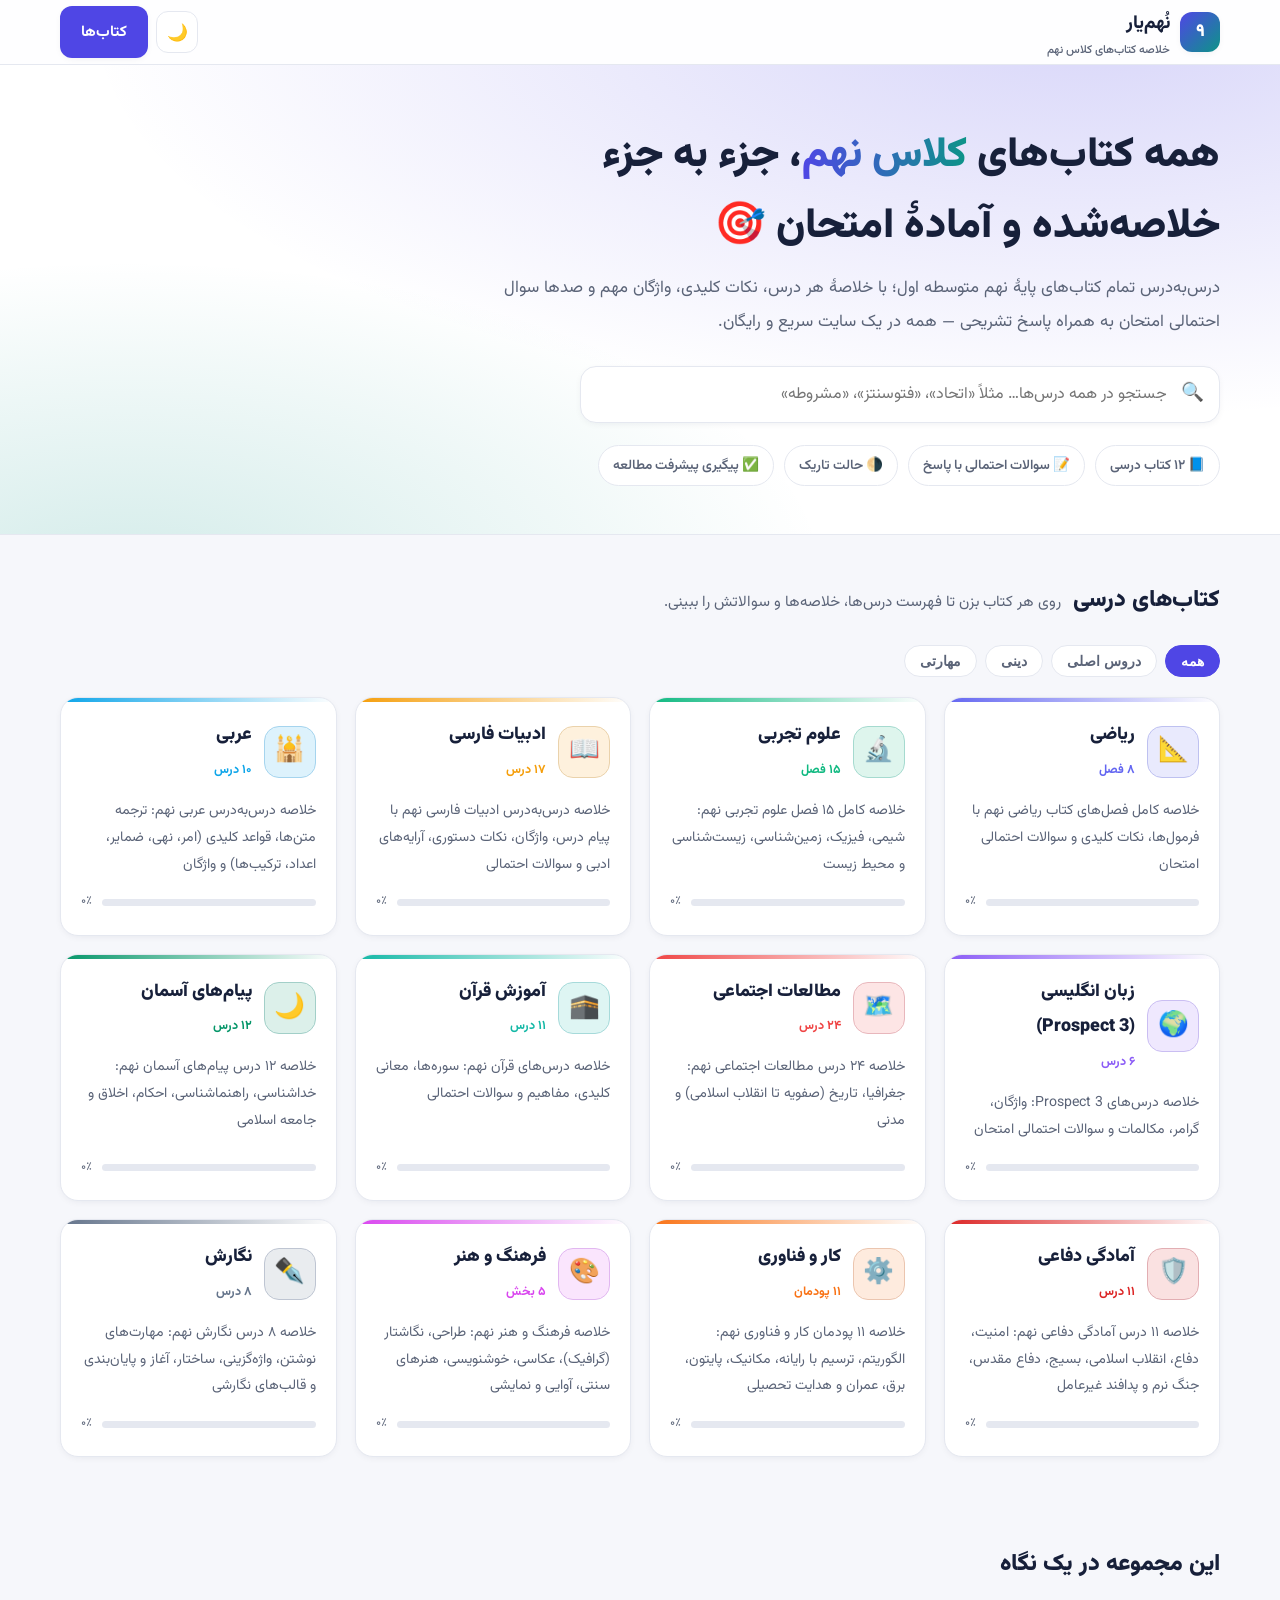
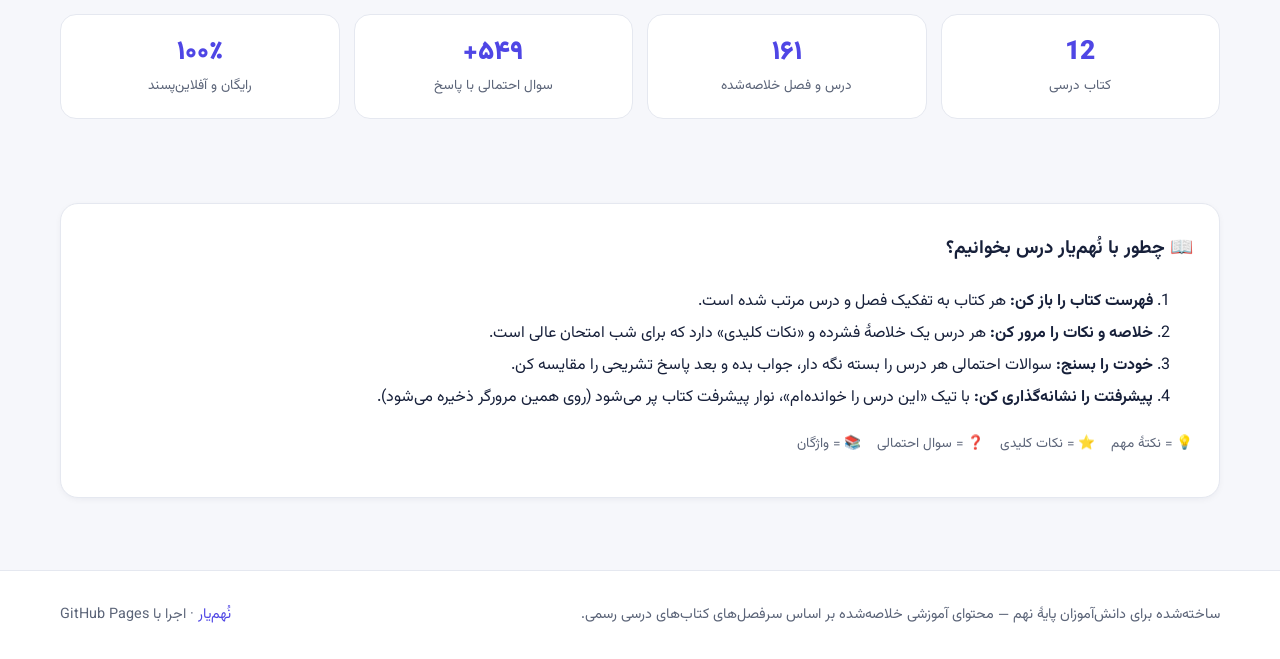
==== index.html @ f3aadf69 "نُهم‌یار: خلاصه جامع کتاب‌های نهم + سوالات احتمالی + سایت GitHub Pages Co-authored-by: arena-agent <" ====
<!DOCTYPE html>
<html lang="fa" dir="rtl" data-theme="light">
<head>
  <meta charset="UTF-8">
  <meta name="viewport" content="width=device-width, initial-scale=1.0">
  <title>نُهم‌یار | خلاصه جامع کتاب‌های کلاس نهم + سوالات احتمالی</title>
  <meta name="description" content="خلاصه درس‌به‌درس تمام کتاب‌های پایه نهم متوسطه اول به همراه نکات کلیدی و سوالات احتمالی امتحان با پاسخ تشریحی؛ رایگان و قابل استفاده در موبایل و کامپیوتر.">
  <link rel="icon" href="data:image/svg+xml,<svg xmlns='http://www.w3.org/2000/svg' viewBox='0 0 100 100'><rect width='100' height='100' rx='24' fill='%234f46e5'/><text x='50' y='68' font-size='52' text-anchor='middle' fill='white' font-family='sans-serif' font-weight='bold'>۹</text></svg>">
  <link rel="preconnect" href="https://fonts.googleapis.com">
  <link rel="preconnect" href="https://fonts.gstatic.com" crossorigin>
  <link href="https://fonts.googleapis.com/css2?family=Vazirmatn:wght@300;400;500;700;800;900&display=swap" rel="stylesheet">
  <link rel="stylesheet" href="assets/css/style.css">
</head>
<body>

  <header class="site-header">
    <div class="header-inner">
      <a class="brand" href="index.html">
        <span class="brand-logo">۹</span>
        <span>نُهم‌یار<small>خلاصه کتاب‌های کلاس نهم</small></span>
      </a>
      <div class="header-actions">
        <button class="icon-btn" id="themeToggle" type="button" aria-label="تغییر تم">🌙</button>
        <a class="btn btn-primary" href="#books">کتاب‌ها</a>
      </div>
    </div>
  </header>

  <section class="hero">
    <div class="hero-inner">
      <h1>همه کتاب‌های <span class="grad">کلاس نهم</span>، جزء به جزء<br>خلاصه‌شده و آمادهٔ امتحان 🎯</h1>
      <p class="lead">
        درس‌به‌درس تمام کتاب‌های پایهٔ نهم متوسطه اول؛ با خلاصهٔ هر درس، نکات کلیدی،
        واژگان مهم و صدها سوال احتمالی امتحان به همراه پاسخ تشریحی — همه در یک سایت سریع و رایگان.
      </p>
      <div class="search-box">
        <span class="search-ico">🔍</span>
        <input type="search" id="globalSearch" placeholder="جستجو در همه درس‌ها… مثلاً «اتحاد»، «فتوسنتز»، «مشروطه»" autocomplete="off">
        <div class="search-results" id="globalSearchResults"></div>
      </div>
      <div class="hero-badges">
        <span class="badge">📘 ۱۲ کتاب درسی</span>
        <span class="badge">📝 سوالات احتمالی با پاسخ</span>
        <span class="badge">🌗 حالت تاریک</span>
        <span class="badge">✅ پیگیری پیشرفت مطالعه</span>
      </div>
    </div>
  </section>

  <section class="section" id="books">
    <div class="section-head">
      <h2>کتاب‌های درسی</h2>
      <p>روی هر کتاب بزن تا فهرست درس‌ها، خلاصه‌ها و سوالاتش را ببینی.</p>
    </div>
    <div class="chips" id="filterChips" style="margin-bottom:20px"></div>
    <div class="books-grid" id="booksGrid"></div>
  </section>

  <section class="section">
    <div class="section-head"><h2>این مجموعه در یک نگاه</h2></div>
    <div class="stat-row" id="statsRow"></div>
  </section>

  <section class="section">
    <div class="about-card">
      <h3>📖 چطور با نُهم‌یار درس بخوانیم؟</h3>
      <ol>
        <li><b>فهرست کتاب را باز کن:</b> هر کتاب به تفکیک فصل و درس مرتب شده است.</li>
        <li><b>خلاصه و نکات را مرور کن:</b> هر درس یک خلاصهٔ فشرده و «نکات کلیدی» دارد که برای شب امتحان عالی است.</li>
        <li><b>خودت را بسنج:</b> سوالات احتمالی هر درس را بسته نگه دار، جواب بده و بعد پاسخ تشریحی را مقایسه کن.</li>
        <li><b>پیشرفتت را نشانه‌گذاری کن:</b> با تیک «این درس را خوانده‌ام»، نوار پیشرفت کتاب پر می‌شود (روی همین مرورگر ذخیره می‌شود).</li>
      </ol>
      <p class="legend" style="margin-top:14px">
        <span>💡 = نکتهٔ مهم</span><span>⭐ = نکات کلیدی</span><span>❓ = سوال احتمالی</span><span>📚 = واژگان</span>
      </p>
    </div>
  </section>

  <footer class="site-footer">
    <div class="footer-inner">
      <div>ساخته‌شده برای دانش‌آموزان پایهٔ نهم — محتوای آموزشی خلاصه‌شده بر اساس سرفصل‌های کتاب‌های درسی رسمی.</div>
      <div><a href="index.html">نُهم‌یار</a> · اجرا با GitHub Pages</div>
    </div>
  </footer>

  <button class="back-top" id="backTop" type="button" aria-label="بازگشت به بالا">▲</button>

  <script src="assets/js/meta.js"></script>
  <script src="assets/js/data/math.js"></script>
  <script src="assets/js/data/science.js"></script>
  <script src="assets/js/data/farsi.js"></script>
  <script src="assets/js/data/arabi.js"></script>
  <script src="assets/js/data/english.js"></script>
  <script src="assets/js/data/social.js"></script>
  <script src="assets/js/data/quran.js"></script>
  <script src="assets/js/data/payam.js"></script>
  <script src="assets/js/data/defa.js"></script>
  <script src="assets/js/data/tech.js"></script>
  <script src="assets/js/data/honar.js"></script>
  <script src="assets/js/data/negaresh.js"></script>
  <script src="assets/js/app.js"></script>
</body>
</html>
---- assets/css/style.css ----
/* ===== نُهم‌یار | استایل کلی ===== */
:root {
  --bg: #f6f7fb;
  --bg-soft: #ffffff;
  --bg-raised: #ffffff;
  --text: #17203a;
  --text-soft: #5b6478;
  --primary: #4f46e5;
  --primary-soft: #eef2ff;
  --accent: #0d9488;
  --accent-soft: #ccfbf1;
  --warn: #d97706;
  --danger: #dc2626;
  --border: #e5e8f0;
  --shadow: 0 10px 30px -12px rgba(23, 32, 58, 0.14);
  --shadow-sm: 0 2px 10px -4px rgba(23, 32, 58, 0.12);
  --radius: 18px;
  --radius-sm: 12px;
  --font: "Vazirmatn", "Segoe UI", Tahoma, sans-serif;
  --header-h: 64px;
}
html[data-theme="dark"] {
  --bg: #0f1422;
  --bg-soft: #171d2f;
  --bg-raised: #1c2438;
  --text: #e8ecf6;
  --text-soft: #9aa5bd;
  --primary: #818cf8;
  --primary-soft: #232a4d;
  --accent: #2dd4bf;
  --accent-soft: #12352f;
  --warn: #fbbf24;
  --danger: #f87171;
  --border: #2a3350;
  --shadow: 0 10px 30px -12px rgba(0, 0, 0, 0.5);
  --shadow-sm: 0 2px 10px -4px rgba(0, 0, 0, 0.4);
}

* { box-sizing: border-box; }
html { scroll-behavior: smooth; }
body {
  margin: 0;
  font-family: var(--font);
  background: var(--bg);
  color: var(--text);
  line-height: 2;
  -webkit-font-smoothing: antialiased;
}
a { color: var(--primary); text-decoration: none; }
a:hover { text-decoration: underline; }
img { max-width: 100%; }
::selection { background: var(--primary); color: #fff; }

/* ===== هدر ===== */
.site-header {
  position: sticky; top: 0; z-index: 50;
  background: color-mix(in srgb, var(--bg-soft) 85%, transparent);
  backdrop-filter: blur(14px);
  border-bottom: 1px solid var(--border);
}
.header-inner {
  max-width: 1200px; margin: 0 auto; padding: 0 20px;
  height: var(--header-h); display: flex; align-items: center; gap: 14px;
}
.brand { display: flex; align-items: center; gap: 10px; color: var(--text); font-weight: 800; font-size: 1.15rem; }
.brand:hover { text-decoration: none; }
.brand-logo {
  width: 40px; height: 40px; border-radius: 12px; flex: none;
  background: linear-gradient(135deg, var(--primary), var(--accent));
  color: #fff; display: grid; place-items: center; font-size: 1.1rem; font-weight: 900;
  box-shadow: var(--shadow-sm);
}
.brand small { display: block; font-size: 0.72rem; color: var(--text-soft); font-weight: 500; line-height: 1.4; }
.header-actions { margin-inline-start: auto; display: flex; gap: 8px; align-items: center; }

.icon-btn {
  width: 42px; height: 42px; border-radius: 12px; border: 1px solid var(--border);
  background: var(--bg-soft); color: var(--text); cursor: pointer; font-size: 1.05rem;
  display: grid; place-items: center; transition: 0.2s;
}
.icon-btn:hover { border-color: var(--primary); color: var(--primary); transform: translateY(-1px); }

/* ===== دکمه‌ها ===== */
.btn {
  display: inline-flex; align-items: center; gap: 8px; justify-content: center;
  padding: 10px 20px; border-radius: 12px; border: 1px solid transparent;
  font-family: var(--font); font-size: 0.95rem; font-weight: 700; cursor: pointer; transition: 0.2s;
}
.btn-primary { background: var(--primary); color: #fff; box-shadow: var(--shadow-sm); }
.btn-primary:hover { filter: brightness(1.08); text-decoration: none; transform: translateY(-1px); }
.btn-ghost { background: transparent; border-color: var(--border); color: var(--text); }
.btn-ghost:hover { border-color: var(--primary); color: var(--primary); text-decoration: none; }
.btn-soft { background: var(--primary-soft); color: var(--primary); }
.btn-soft:hover { text-decoration: none; filter: brightness(0.97); }

/* ===== هیرو ===== */
.hero {
  position: relative; overflow: hidden;
  background:
    radial-gradient(1000px 400px at 85% -10%, color-mix(in srgb, var(--primary) 22%, transparent), transparent),
    radial-gradient(700px 320px at 10% 110%, color-mix(in srgb, var(--accent) 18%, transparent), transparent),
    var(--bg-soft);
  border-bottom: 1px solid var(--border);
}
.hero-inner { max-width: 1200px; margin: 0 auto; padding: 56px 20px 48px; }
.hero h1 { font-size: clamp(1.7rem, 4vw, 2.6rem); line-height: 1.7; margin: 0 0 10px; font-weight: 900; }
.hero h1 .grad {
  background: linear-gradient(90deg, var(--primary), var(--accent));
  -webkit-background-clip: text; background-clip: text; color: transparent;
}
.hero p.lead { color: var(--text-soft); font-size: 1.05rem; max-width: 720px; margin: 0 0 26px; }
.hero-badges { display: flex; flex-wrap: wrap; gap: 10px; margin-top: 22px; }
.badge {
  display: inline-flex; align-items: center; gap: 6px; padding: 6px 14px;
  border-radius: 999px; background: var(--bg-raised); border: 1px solid var(--border);
  font-size: 0.85rem; color: var(--text-soft); font-weight: 600;
}

/* ===== جستجو ===== */
.search-box { position: relative; max-width: 640px; }
.search-box input {
  width: 100%; padding: 15px 52px 15px 18px; border-radius: 16px;
  border: 1.5px solid var(--border); background: var(--bg-raised); color: var(--text);
  font-family: var(--font); font-size: 1rem; outline: none; box-shadow: var(--shadow-sm);
  transition: 0.2s;
}
.search-box input:focus { border-color: var(--primary); box-shadow: 0 0 0 4px color-mix(in srgb, var(--primary) 18%, transparent); }
.search-box .search-ico {
  position: absolute; inset-inline-start: 16px; top: 50%; transform: translateY(-50%);
  color: var(--text-soft); pointer-events: none; font-size: 1.15rem;
}
.search-results {
  position: absolute; top: calc(100% + 8px); inset-inline: 0; z-index: 60;
  background: var(--bg-raised); border: 1px solid var(--border); border-radius: 16px;
  box-shadow: var(--shadow); max-height: 420px; overflow: auto; display: none;
}
.search-results.open { display: block; }
.sr-item { padding: 12px 16px; border-bottom: 1px solid var(--border); cursor: pointer; }
.sr-item:last-child { border-bottom: 0; }
.sr-item:hover { background: var(--primary-soft); }
.sr-item .t { font-weight: 700; font-size: 0.95rem; }
.sr-item .s { color: var(--text-soft); font-size: 0.82rem; line-height: 1.8; }
.sr-item mark { background: color-mix(in srgb, var(--accent) 30%, transparent); color: inherit; border-radius: 4px; padding: 0 2px; }
.sr-empty { padding: 18px; text-align: center; color: var(--text-soft); }

/* ===== بخش‌ها ===== */
.section { max-width: 1200px; margin: 0 auto; padding: 42px 20px; }
.section-head { display: flex; align-items: baseline; gap: 12px; margin-bottom: 22px; flex-wrap: wrap; }
.section-head h2 { margin: 0; font-size: 1.45rem; font-weight: 900; }
.section-head p { margin: 0; color: var(--text-soft); font-size: 0.95rem; }

/* ===== کارت کتاب‌ها ===== */
.books-grid {
  display: grid; gap: 18px;
  grid-template-columns: repeat(auto-fill, minmax(270px, 1fr));
}
.book-card {
  position: relative; display: flex; flex-direction: column; gap: 12px;
  background: var(--bg-raised); border: 1px solid var(--border); border-radius: var(--radius);
  padding: 20px; box-shadow: var(--shadow-sm); transition: 0.22s; color: var(--text);
  overflow: hidden;
}
.book-card:hover { transform: translateY(-4px); box-shadow: var(--shadow); text-decoration: none; border-color: color-mix(in srgb, var(--c, var(--primary)) 45%, var(--border)); }
.book-card::before {
  content: ""; position: absolute; inset: 0 0 auto 0; height: 4px;
  background: linear-gradient(90deg, var(--c, var(--primary)), transparent);
}
.bc-top { display: flex; align-items: center; gap: 12px; }
.bc-icon {
  width: 52px; height: 52px; border-radius: 15px; flex: none; display: grid; place-items: center;
  font-size: 1.55rem; background: color-mix(in srgb, var(--c, var(--primary)) 14%, var(--bg-soft));
  border: 1px solid color-mix(in srgb, var(--c, var(--primary)) 30%, var(--border));
}
.bc-title { font-weight: 900; font-size: 1.12rem; }
.bc-tag { display: inline-block; font-size: 0.78rem; color: var(--c, var(--primary)); font-weight: 700; }
.bc-desc { color: var(--text-soft); font-size: 0.88rem; line-height: 1.9; margin: 0; flex: 1; }
.bc-foot { display: flex; align-items: center; justify-content: space-between; gap: 10px; }
.progress { flex: 1; height: 7px; border-radius: 99px; background: var(--border); overflow: hidden; }
.progress i { display: block; height: 100%; width: 0; border-radius: 99px; background: var(--c, var(--primary)); transition: width 0.4s; }
.progress-label { font-size: 0.76rem; color: var(--text-soft); white-space: nowrap; }

/* ===== صفحه کتاب ===== */
.book-hero {
  background:
    radial-gradient(900px 300px at 90% -20%, color-mix(in srgb, var(--c, var(--primary)) 22%, transparent), transparent),
    var(--bg-soft);
  border-bottom: 1px solid var(--border);
}
.book-hero-inner { max-width: 1200px; margin: 0 auto; padding: 36px 20px; display: flex; gap: 20px; align-items: center; flex-wrap: wrap; }
.book-hero .bc-icon { width: 74px; height: 74px; font-size: 2.1rem; border-radius: 20px; }
.book-hero h1 { margin: 0; font-size: 1.9rem; font-weight: 900; }
.book-hero .sub { color: var(--text-soft); margin: 4px 0 0; }
.breadcrumb { font-size: 0.85rem; color: var(--text-soft); margin-bottom: 8px; }
.breadcrumb a { color: var(--text-soft); }
.book-progress-wrap { min-width: 220px; flex: 1; max-width: 380px; }

.book-layout {
  max-width: 1200px; margin: 0 auto; padding: 30px 20px 70px;
  display: grid; grid-template-columns: 290px 1fr; gap: 26px; align-items: start;
}

/* سایدبار */
.toc {
  position: sticky; top: calc(var(--header-h) + 16px);
  background: var(--bg-raised); border: 1px solid var(--border); border-radius: var(--radius);
  padding: 16px; max-height: calc(100vh - var(--header-h) - 40px); overflow: auto;
}
.toc h3 { margin: 4px 8px 12px; font-size: 1rem; }
.toc-group { margin-bottom: 6px; }
.toc-group > .g-title {
  font-size: 0.83rem; font-weight: 800; color: var(--text-soft);
  padding: 8px 10px 4px; display: block;
}
.toc a {
  display: flex; align-items: center; gap: 8px; padding: 7px 10px; border-radius: 10px;
  color: var(--text-soft); font-size: 0.86rem; font-weight: 600; line-height: 1.7;
}
.toc a:hover { background: var(--primary-soft); color: var(--primary); text-decoration: none; }
.toc a.active { background: var(--primary); color: #fff; }
.toc a .done { color: var(--accent); font-size: 0.85rem; margin-inline-start: auto; }
.toc a.active .done { color: #fff; }

/* محتوای دروس */
.lessons { display: flex; flex-direction: column; gap: 18px; min-width: 0; }
.chapter-head {
  display: flex; align-items: center; gap: 12px; margin: 18px 4px 2px; scroll-margin-top: 90px;
}
.chapter-head h2 {
  margin: 0; font-size: 1.25rem; font-weight: 900;
}
.chapter-head .line { flex: 1; height: 2px; background: linear-gradient(90deg, var(--c, var(--primary)), transparent); border-radius: 99px; opacity: 0.5; }

.lesson-card {
  background: var(--bg-raised); border: 1px solid var(--border); border-radius: var(--radius);
  overflow: hidden; scroll-margin-top: 90px; box-shadow: var(--shadow-sm);
}
.lesson-card > summary {
  list-style: none; cursor: pointer; padding: 18px 22px; display: flex; align-items: center; gap: 12px;
  user-select: none;
}
.lesson-card > summary::-webkit-details-marker { display: none; }
.lesson-card > summary:hover { background: color-mix(in srgb, var(--primary) 5%, transparent); }
.lesson-num {
  width: 38px; height: 38px; border-radius: 11px; flex: none; display: grid; place-items: center;
  background: var(--primary-soft); color: var(--primary); font-weight: 900; font-size: 0.95rem;
}
.lesson-title { font-weight: 800; font-size: 1.02rem; flex: 1; }
.chev { color: var(--text-soft); transition: transform 0.25s; font-size: 0.85rem; }
.lesson-card[open] .chev { transform: rotate(180deg); }
.lesson-body { padding: 4px 22px 22px; border-top: 1px dashed var(--border); }

.mark-read {
  display: inline-flex; align-items: center; gap: 8px; cursor: pointer; user-select: none;
  font-size: 0.85rem; color: var(--text-soft); font-weight: 700;
  border: 1px solid var(--border); border-radius: 999px; padding: 6px 14px; transition: 0.2s;
}
.mark-read:hover { border-color: var(--accent); color: var(--accent); }
.mark-read input { accent-color: var(--accent); width: 16px; height: 16px; cursor: pointer; }
.mark-read.checked { background: var(--accent-soft); border-color: var(--accent); color: var(--accent); }

.lesson-summary { font-size: 0.98rem; }
.lesson-summary p { margin: 12px 0; }
.lesson-summary ul, .lesson-summary ol { padding-inline-start: 1.4em; margin: 10px 0; }
.lesson-summary li { margin: 6px 0; }
.lesson-summary b, .lesson-summary strong { color: var(--text); }
.lesson-summary .formula {
  display: inline-block; direction: ltr; background: var(--primary-soft); color: var(--primary);
  padding: 2px 12px; border-radius: 8px; font-family: "Segoe UI", Tahoma, sans-serif; font-weight: 700; margin: 2px 0;
  border: 1px solid color-mix(in srgb, var(--primary) 25%, transparent);
}
.lesson-summary .note {
  background: color-mix(in srgb, var(--accent) 10%, var(--bg-soft));
  border: 1px solid color-mix(in srgb, var(--accent) 35%, var(--border));
  border-radius: 12px; padding: 12px 16px; margin: 14px 0; font-size: 0.93rem;
}
.lesson-summary .note::before { content: "💡 نکته: "; font-weight: 800; color: var(--accent); }

.keypoints {
  margin: 16px 0; padding: 16px 18px; border-radius: 14px;
  background: color-mix(in srgb, var(--warn) 9%, var(--bg-soft));
  border: 1px solid color-mix(in srgb, var(--warn) 30%, var(--border));
}
.keypoints h4 { margin: 0 0 8px; font-size: 0.98rem; color: var(--warn); }
.keypoints ul { margin: 0; padding-inline-start: 1.3em; }
.keypoints li { margin: 5px 0; font-size: 0.93rem; }

.vocab-table { width: 100%; border-collapse: collapse; margin: 14px 0; font-size: 0.92rem; }
.vocab-table th, .vocab-table td { border: 1px solid var(--border); padding: 9px 12px; text-align: right; }
.vocab-table th { background: var(--primary-soft); color: var(--primary); font-size: 0.86rem; }
.vocab-table tr:nth-child(even) td { background: color-mix(in srgb, var(--text) 3%, transparent); }

.qa-block { margin-top: 18px; }
.qa-block h4 {
  margin: 0 0 10px; font-size: 1.02rem; display: flex; align-items: center; gap: 8px;
}
.qa-item {
  border: 1px solid var(--border); border-radius: 13px; margin: 9px 0; overflow: hidden;
  background: var(--bg-soft);
}
.qa-item summary {
  list-style: none; cursor: pointer; padding: 12px 16px; display: flex; gap: 10px; align-items: flex-start;
  font-size: 0.93rem; font-weight: 700;
}
.qa-item summary::-webkit-details-marker { display: none; }
.qa-item summary:hover { background: var(--primary-soft); }
.qa-item summary .q-ico {
  width: 26px; height: 26px; border-radius: 8px; flex: none; display: grid; place-items: center;
  background: var(--primary); color: #fff; font-size: 0.78rem; font-weight: 900; margin-top: 4px;
}
.qa-item .answer {
  padding: 4px 48px 14px 16px; color: var(--text-soft); font-size: 0.92rem;
  border-top: 1px dashed var(--border); line-height: 2.1;
}
.qa-item .answer strong { color: var(--accent); }

/* ===== فوتر ===== */
.site-footer {
  border-top: 1px solid var(--border); background: var(--bg-soft); margin-top: 30px;
}
.footer-inner {
  max-width: 1200px; margin: 0 auto; padding: 30px 20px; display: flex; gap: 18px;
  align-items: center; justify-content: space-between; flex-wrap: wrap; color: var(--text-soft); font-size: 0.9rem;
}

/* ===== سایر ===== */
.chips { display: flex; flex-wrap: wrap; gap: 8px; }
.chip {
  padding: 7px 15px; border-radius: 999px; border: 1px solid var(--border);
  background: var(--bg-raised); color: var(--text-soft); font-size: 0.86rem; font-weight: 700;
  cursor: pointer; transition: 0.2s;
}
.chip:hover, .chip.active { background: var(--primary); color: #fff; border-color: var(--primary); text-decoration: none; }

.stat-row { display: grid; grid-template-columns: repeat(auto-fit, minmax(150px, 1fr)); gap: 14px; margin-top: 26px; }
.stat {
  background: var(--bg-raised); border: 1px solid var(--border); border-radius: 16px;
  padding: 18px; text-align: center;
}
.stat .n { font-size: 1.65rem; font-weight: 900; color: var(--primary); line-height: 1.5; }
.stat .l { color: var(--text-soft); font-size: 0.85rem; }

.about-card {
  background: var(--bg-raised); border: 1px solid var(--border); border-radius: var(--radius);
  padding: 26px; box-shadow: var(--shadow-sm);
}
.about-card h3 { margin-top: 0; }

.legend { display: flex; gap: 16px; flex-wrap: wrap; color: var(--text-soft); font-size: 0.85rem; }

.back-top {
  position: fixed; bottom: 22px; inset-inline-start: 22px; z-index: 40; width: 46px; height: 46px;
  border-radius: 14px; border: 1px solid var(--border); background: var(--bg-raised); color: var(--primary);
  font-size: 1.15rem; cursor: pointer; box-shadow: var(--shadow); display: none;
}
.back-top.show { display: grid; place-items: center; }

/* ===== ریسپانسیو ===== */
@media (max-width: 980px) {
  .book-layout { grid-template-columns: 1fr; }
  .toc { position: static; max-height: none; }
}
@media (max-width: 640px) {
  .hero-inner { padding: 38px 16px 34px; }
  .header-inner { padding: 0 14px; }
  .section { padding: 30px 14px; }
  .lesson-body { padding: 4px 14px 18px; }
  .lesson-card > summary { padding: 15px 14px; }
  .qa-item .answer { padding: 4px 14px 12px; }
}

/* ===== چاپ ===== */
@media print {
  .site-header, .toc, .back-top, .site-footer, .header-actions, .mark-read { display: none !important; }
  .book-layout { display: block; }
  .lesson-card > summary { list-style: none; }
  .lesson-card { box-shadow: none; break-inside: avoid; }
  .qa-item[open] .answer, .qa-item .answer { display: block !important; }
  body { background: #fff; }
}
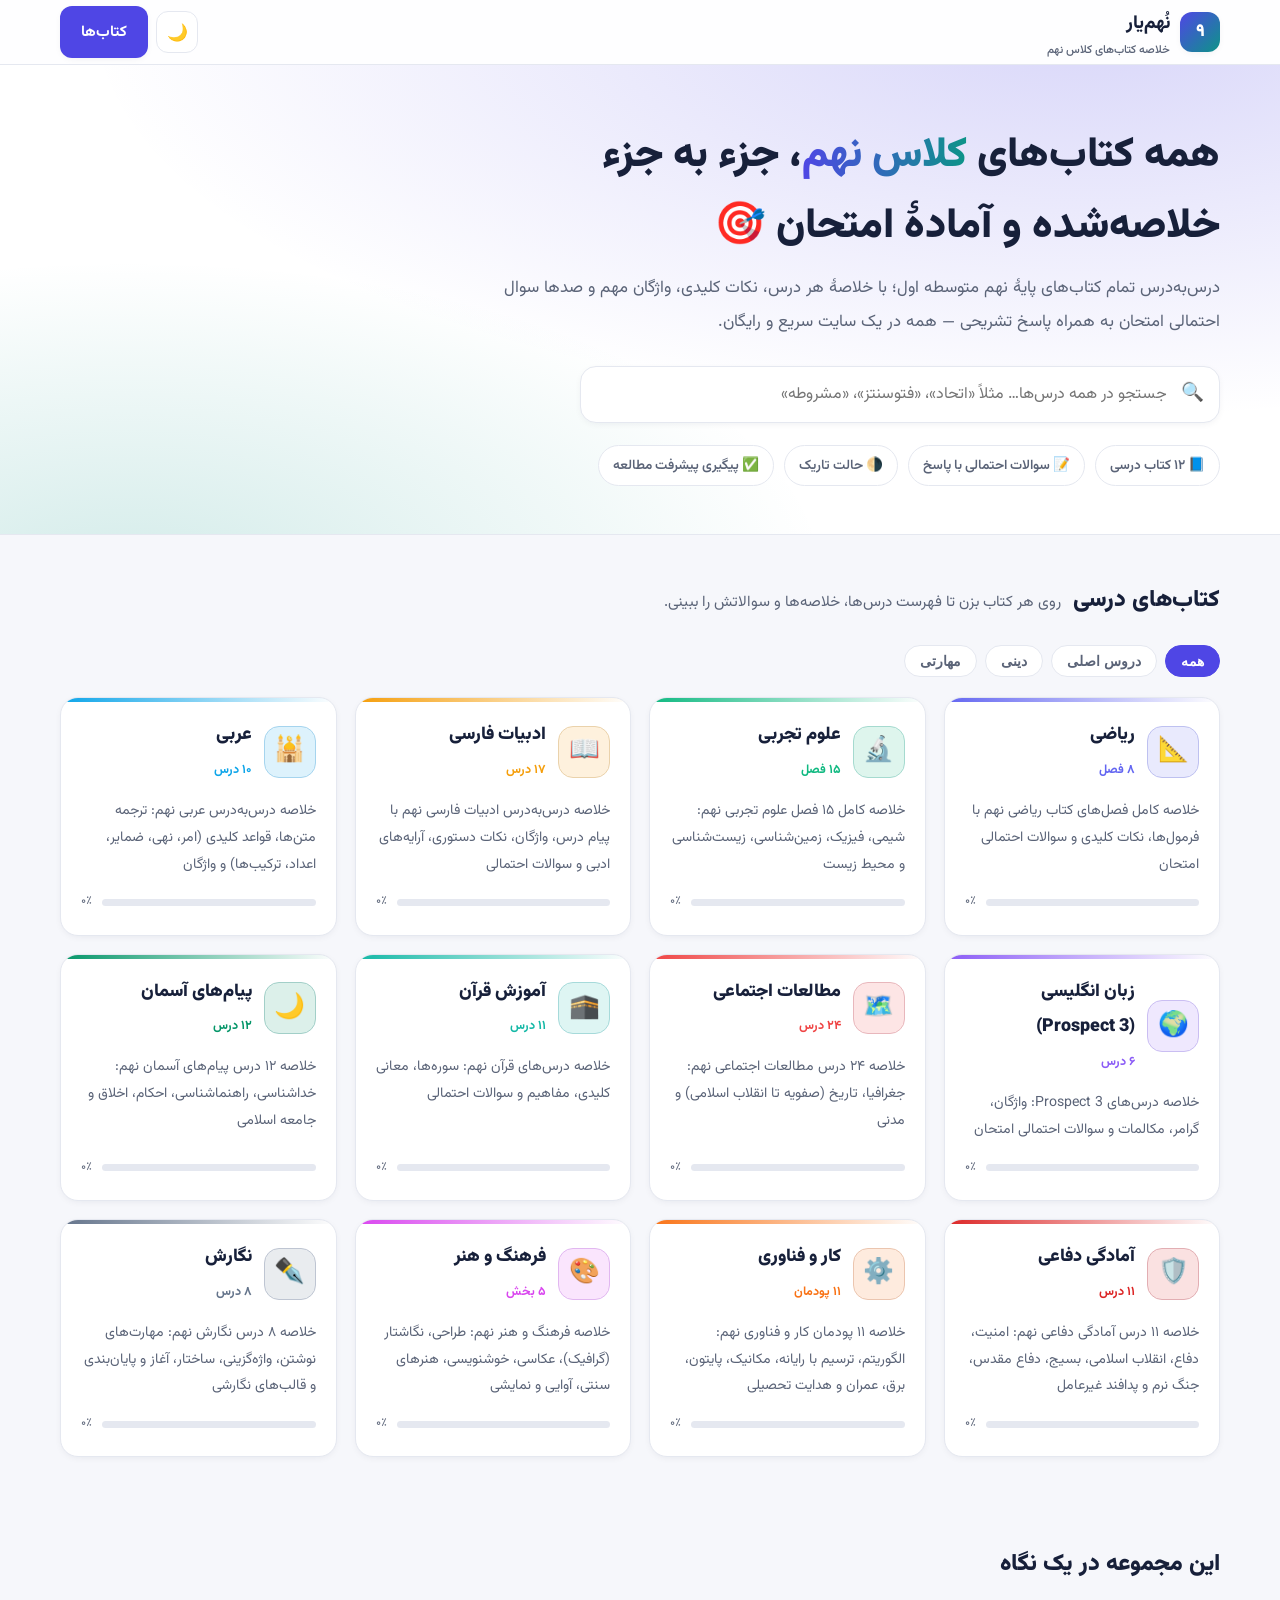
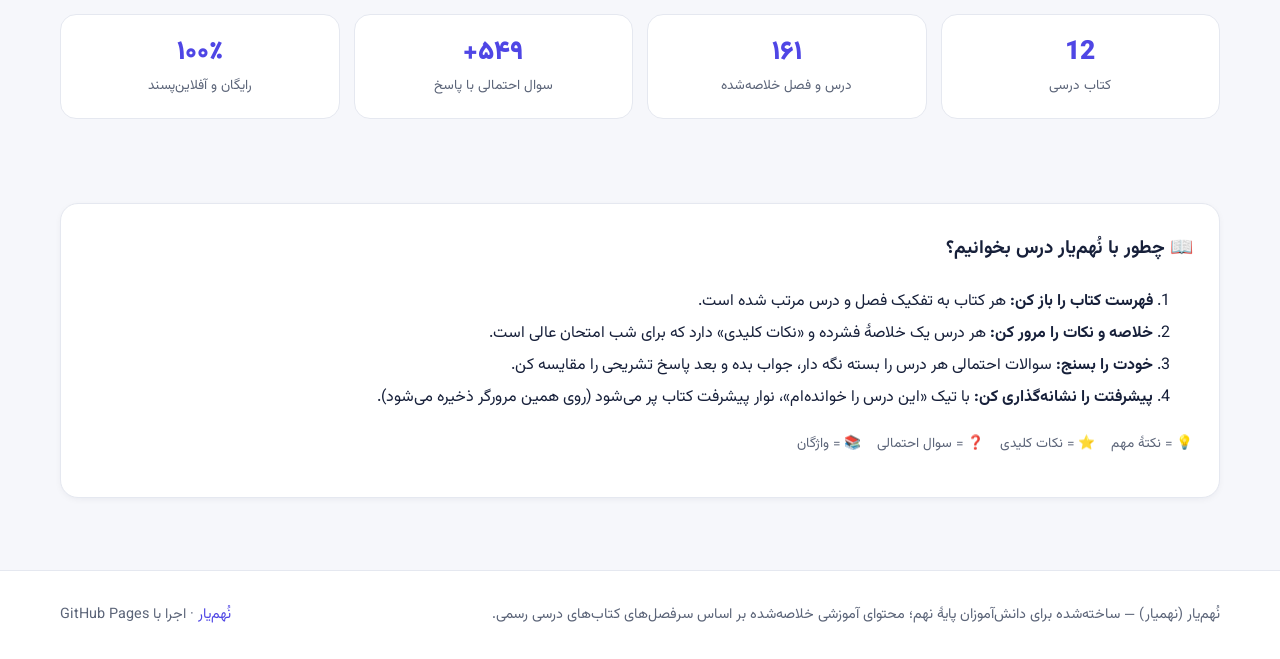
==== commit 38f6189b: "SEO: meta tags, JSON-LD, sitemap, robots.txt, manifest, ?q= search support Co-authored-by: arena-age" ====
--- a/index.html
+++ b/index.html
@@ -4,8 +4,67 @@
   <meta charset="UTF-8">
   <meta name="viewport" content="width=device-width, initial-scale=1.0">
   <title>نُهم‌یار | خلاصه جامع کتاب‌های کلاس نهم + سوالات احتمالی</title>
-  <meta name="description" content="خلاصه درس‌به‌درس تمام کتاب‌های پایه نهم متوسطه اول به همراه نکات کلیدی و سوالات احتمالی امتحان با پاسخ تشریحی؛ رایگان و قابل استفاده در موبایل و کامپیوتر.">
-  <link rel="icon" href="data:image/svg+xml,<svg xmlns='http://www.w3.org/2000/svg' viewBox='0 0 100 100'><rect width='100' height='100' rx='24' fill='%234f46e5'/><text x='50' y='68' font-size='52' text-anchor='middle' fill='white' font-family='sans-serif' font-weight='bold'>۹</text></svg>">
+  <meta name="description" content="نُهم‌یار (نهمیار) — خلاصه درس‌به‌درس همه کتاب‌های کلاس نهم: ریاضی، علوم، فارسی، عربی، زبان انگلیسی، مطالعات اجتماعی، قرآن، پیام‌های آسمان، آمادگی دفاعی، کار و فناوری، فرهنگ و هنر و نگارش؛ همراه نکات کلیدی و صدها سوال احتمالی امتحان با پاسخ تشریحی.">
+  <meta name="keywords" content="نهم‌یار, نهمیار, نهم یار, خلاصه کتاب نهم, کلاس نهم, سوالات امتحانی نهم, گام به گام نهم, ریاضی نهم, علوم نهم, فارسی نهم, عربی نهم, زبان انگلیسی نهم, مطالعات اجتماعی نهم, قرآن نهم, پیام های آسمان نهم, آمادگی دفاعی نهم, نهم متوسطه اول">
+  <meta name="author" content="نُهم‌یار">
+  <meta name="robots" content="index, follow, max-image-preview:large">
+  <meta name="language" content="Persian">
+  <link rel="canonical" href="https://javadxpro.github.io/class/">
+  <meta name="theme-color" content="#4f46e5">
+
+  <!-- Open Graph -->
+  <meta property="og:type" content="website">
+  <meta property="og:locale" content="fa_IR">
+  <meta property="og:site_name" content="نُهم‌یار">
+  <meta property="og:title" content="نُهم‌یار | خلاصه جامع کتاب‌های کلاس نهم + سوالات احتمالی">
+  <meta property="og:description" content="خلاصه درس‌به‌درس همه کتاب‌های نهم با نکات کلیدی و صدها سوال احتمالی امتحان با پاسخ تشریحی — رایگان.">
+  <meta property="og:url" content="https://javadxpro.github.io/class/">
+  <meta property="og:image" content="https://javadxpro.github.io/class/assets/img/cover.png">
+  <meta name="twitter:card" content="summary_large_image">
+  <meta name="twitter:title" content="نُهم‌یار | خلاصه کتاب‌های کلاس نهم">
+  <meta name="twitter:description" content="خلاصه درس‌به‌درس کتاب‌های نهم + سوالات احتمالی امتحان با پاسخ تشریحی.">
+  <meta name="twitter:image" content="https://javadxpro.github.io/class/assets/img/cover.png">
+
+  <!-- داده ساخت‌یافته برای موتورهای جستجو -->
+  <script type="application/ld+json">
+  {
+    "@context": "https://schema.org",
+    "@type": "WebSite",
+    "name": "نُهم‌یار",
+    "alternateName": ["نهمیار", "نهم یار", "NohomYar", "Nahomyar"],
+    "url": "https://javadxpro.github.io/class/",
+    "inLanguage": "fa",
+    "description": "خلاصه جامع کتاب‌های کلاس نهم با نکات کلیدی و سوالات احتمالی امتحان",
+    "publisher": {
+      "@type": "Organization",
+      "name": "نُهم‌یار",
+      "url": "https://javadxpro.github.io/class/"
+    },
+    "potentialAction": {
+      "@type": "SearchAction",
+      "target": {
+        "@type": "EntryPoint",
+        "urlTemplate": "https://javadxpro.github.io/class/?q={search_term_string}"
+      },
+      "query-input": "required name=search_term_string"
+    }
+  }
+  </script>
+  <script type="application/ld+json">
+  {
+    "@context": "https://schema.org",
+    "@type": "EducationalOrganization",
+    "name": "نُهم‌یار",
+    "alternateName": "نهمیار",
+    "url": "https://javadxpro.github.io/class/",
+    "description": "مجموعه آموزشی رایگان خلاصه کتاب‌های پایه نهم متوسطه اول",
+    "areaServed": "IR",
+    "inLanguage": "fa"
+  }
+  </script>
+
+  <link rel="icon" href="icon.svg" type="image/svg+xml">
+  <link rel="manifest" href="manifest.json">
   <link rel="preconnect" href="https://fonts.googleapis.com">
   <link rel="preconnect" href="https://fonts.gstatic.com" crossorigin>
   <link href="https://fonts.googleapis.com/css2?family=Vazirmatn:wght@300;400;500;700;800;900&display=swap" rel="stylesheet">
@@ -78,7 +137,7 @@
 
   <footer class="site-footer">
     <div class="footer-inner">
-      <div>ساخته‌شده برای دانش‌آموزان پایهٔ نهم — محتوای آموزشی خلاصه‌شده بر اساس سرفصل‌های کتاب‌های درسی رسمی.</div>
+      <div>نُهم‌یار (نهمیار) — ساخته‌شده برای دانش‌آموزان پایهٔ نهم؛ محتوای آموزشی خلاصه‌شده بر اساس سرفصل‌های کتاب‌های درسی رسمی.</div>
       <div><a href="index.html">نُهم‌یار</a> · اجرا با GitHub Pages</div>
     </div>
   </footer>
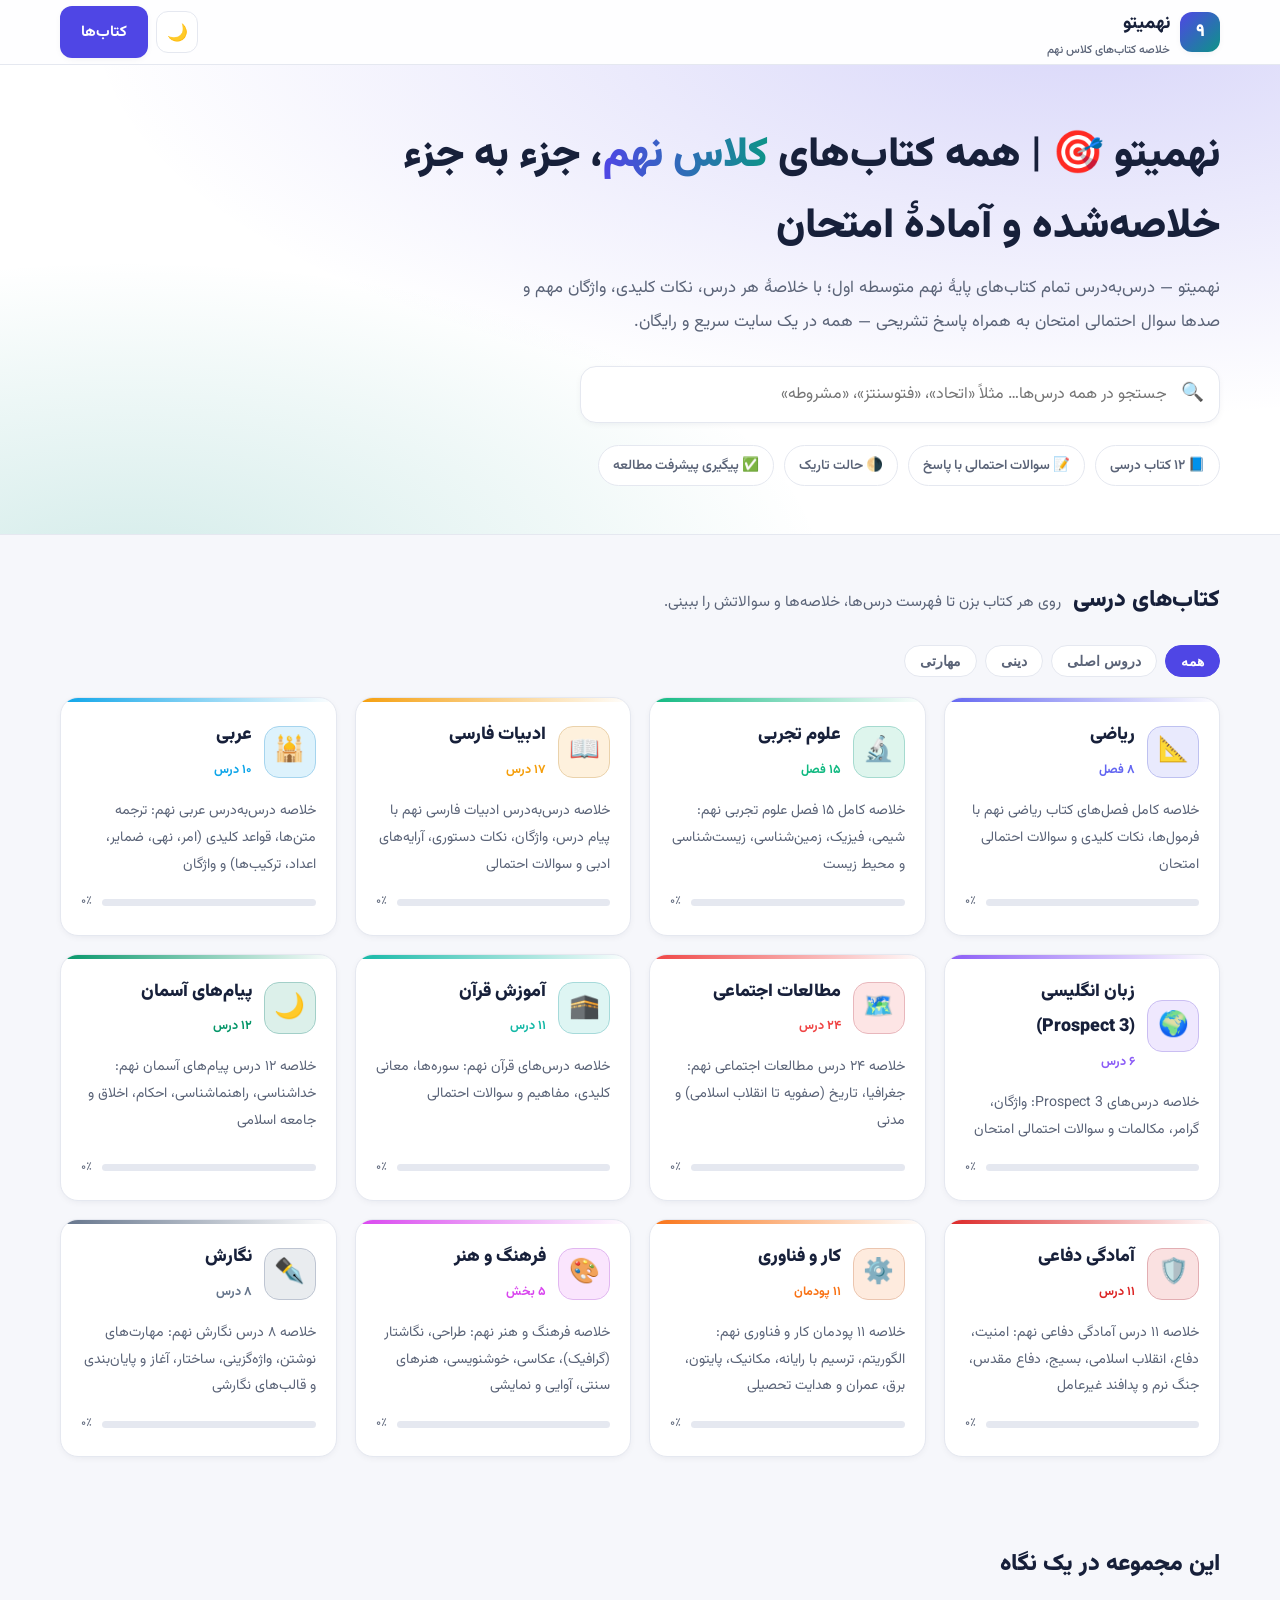
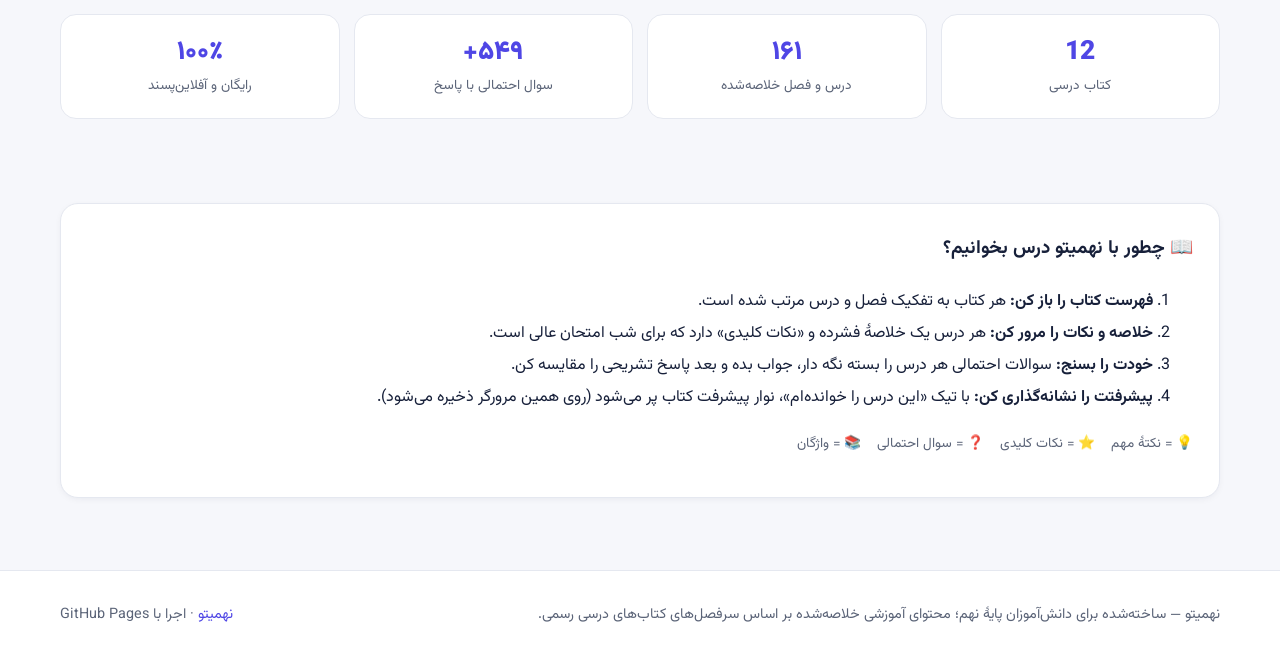
==== commit 9226999d: "Rebrand to unique name: نهمیتو (Nohomito) for exclusive search ranking Co-authored-by: arena-agent <" ====
--- a/index.html
+++ b/index.html
@@ -3,25 +3,26 @@
 <head>
   <meta charset="UTF-8">
   <meta name="viewport" content="width=device-width, initial-scale=1.0">
-  <title>نُهم‌یار | خلاصه جامع کتاب‌های کلاس نهم + سوالات احتمالی</title>
-  <meta name="description" content="نُهم‌یار (نهمیار) — خلاصه درس‌به‌درس همه کتاب‌های کلاس نهم: ریاضی، علوم، فارسی، عربی، زبان انگلیسی، مطالعات اجتماعی، قرآن، پیام‌های آسمان، آمادگی دفاعی، کار و فناوری، فرهنگ و هنر و نگارش؛ همراه نکات کلیدی و صدها سوال احتمالی امتحان با پاسخ تشریحی.">
-  <meta name="keywords" content="نهم‌یار, نهمیار, نهم یار, خلاصه کتاب نهم, کلاس نهم, سوالات امتحانی نهم, گام به گام نهم, ریاضی نهم, علوم نهم, فارسی نهم, عربی نهم, زبان انگلیسی نهم, مطالعات اجتماعی نهم, قرآن نهم, پیام های آسمان نهم, آمادگی دفاعی نهم, نهم متوسطه اول">
-  <meta name="author" content="نُهم‌یار">
+  <title>نهمیتو | خلاصه جامع کتاب‌های کلاس نهم + سوالات احتمالی</title>
+  <meta name="description" content="نهمیتو — خلاصه درس‌به‌درس همه کتاب‌های کلاس نهم: ریاضی، علوم، فارسی، عربی، زبان انگلیسی، مطالعات اجتماعی، قرآن، پیام‌های آسمان، آمادگی دفاعی، کار و فناوری، فرهنگ و هنر و نگارش؛ همراه نکات کلیدی و صدها سوال احتمالی امتحان با پاسخ تشریحی.">
+  <meta name="keywords" content="نهمیتو, Nohomito, نهمی تو, خلاصه کتاب نهم, کلاس نهم, سوالات امتحانی نهم, گام به گام نهم, ریاضی نهم, علوم نهم, فارسی نهم, عربی نهم, زبان انگلیسی نهم, مطالعات اجتماعی نهم, قرآن نهم, پیام های آسمان نهم, آمادگی دفاعی نهم, نهم متوسطه اول">
+  <meta name="author" content="نهمیتو">
   <meta name="robots" content="index, follow, max-image-preview:large">
   <meta name="language" content="Persian">
   <link rel="canonical" href="https://javadxpro.github.io/class/">
   <meta name="theme-color" content="#4f46e5">
+  <meta name="google-site-verification" content="zN7B6Nhyin30rbVm2v5syZvra8S0HAef1WgD1QwRKaw">
 
   <!-- Open Graph -->
   <meta property="og:type" content="website">
   <meta property="og:locale" content="fa_IR">
-  <meta property="og:site_name" content="نُهم‌یار">
-  <meta property="og:title" content="نُهم‌یار | خلاصه جامع کتاب‌های کلاس نهم + سوالات احتمالی">
+  <meta property="og:site_name" content="نهمیتو">
+  <meta property="og:title" content="نهمیتو | خلاصه جامع کتاب‌های کلاس نهم + سوالات احتمالی">
   <meta property="og:description" content="خلاصه درس‌به‌درس همه کتاب‌های نهم با نکات کلیدی و صدها سوال احتمالی امتحان با پاسخ تشریحی — رایگان.">
   <meta property="og:url" content="https://javadxpro.github.io/class/">
   <meta property="og:image" content="https://javadxpro.github.io/class/assets/img/cover.png">
   <meta name="twitter:card" content="summary_large_image">
-  <meta name="twitter:title" content="نُهم‌یار | خلاصه کتاب‌های کلاس نهم">
+  <meta name="twitter:title" content="نهمیتو | خلاصه کتاب‌های کلاس نهم">
   <meta name="twitter:description" content="خلاصه درس‌به‌درس کتاب‌های نهم + سوالات احتمالی امتحان با پاسخ تشریحی.">
   <meta name="twitter:image" content="https://javadxpro.github.io/class/assets/img/cover.png">
 
@@ -30,14 +31,14 @@
   {
     "@context": "https://schema.org",
     "@type": "WebSite",
-    "name": "نُهم‌یار",
-    "alternateName": ["نهمیار", "نهم یار", "NohomYar", "Nahomyar"],
+    "name": "نهمیتو",
+    "alternateName": ["نهمی تو", "Nohomito"],
     "url": "https://javadxpro.github.io/class/",
     "inLanguage": "fa",
     "description": "خلاصه جامع کتاب‌های کلاس نهم با نکات کلیدی و سوالات احتمالی امتحان",
     "publisher": {
       "@type": "Organization",
-      "name": "نُهم‌یار",
+      "name": "نهمیتو",
       "url": "https://javadxpro.github.io/class/"
     },
     "potentialAction": {
@@ -54,8 +55,8 @@
   {
     "@context": "https://schema.org",
     "@type": "EducationalOrganization",
-    "name": "نُهم‌یار",
-    "alternateName": "نهمیار",
+    "name": "نهمیتو",
+    "alternateName": "Nohomito",
     "url": "https://javadxpro.github.io/class/",
     "description": "مجموعه آموزشی رایگان خلاصه کتاب‌های پایه نهم متوسطه اول",
     "areaServed": "IR",
@@ -76,7 +77,7 @@
     <div class="header-inner">
       <a class="brand" href="index.html">
         <span class="brand-logo">۹</span>
-        <span>نُهم‌یار<small>خلاصه کتاب‌های کلاس نهم</small></span>
+        <span>نهمیتو<small>خلاصه کتاب‌های کلاس نهم</small></span>
       </a>
       <div class="header-actions">
         <button class="icon-btn" id="themeToggle" type="button" aria-label="تغییر تم">🌙</button>
@@ -87,9 +88,9 @@
 
   <section class="hero">
     <div class="hero-inner">
-      <h1>همه کتاب‌های <span class="grad">کلاس نهم</span>، جزء به جزء<br>خلاصه‌شده و آمادهٔ امتحان 🎯</h1>
+      <h1>نهمیتو 🎯 | همه کتاب‌های <span class="grad">کلاس نهم</span>، جزء به جزء<br>خلاصه‌شده و آمادهٔ امتحان</h1>
       <p class="lead">
-        درس‌به‌درس تمام کتاب‌های پایهٔ نهم متوسطه اول؛ با خلاصهٔ هر درس، نکات کلیدی،
+        نهمیتو — درس‌به‌درس تمام کتاب‌های پایهٔ نهم متوسطه اول؛ با خلاصهٔ هر درس، نکات کلیدی،
         واژگان مهم و صدها سوال احتمالی امتحان به همراه پاسخ تشریحی — همه در یک سایت سریع و رایگان.
       </p>
       <div class="search-box">
@@ -122,7 +123,7 @@
 
   <section class="section">
     <div class="about-card">
-      <h3>📖 چطور با نُهم‌یار درس بخوانیم؟</h3>
+      <h3>📖 چطور با نهمیتو درس بخوانیم؟</h3>
       <ol>
         <li><b>فهرست کتاب را باز کن:</b> هر کتاب به تفکیک فصل و درس مرتب شده است.</li>
         <li><b>خلاصه و نکات را مرور کن:</b> هر درس یک خلاصهٔ فشرده و «نکات کلیدی» دارد که برای شب امتحان عالی است.</li>
@@ -137,8 +138,8 @@
 
   <footer class="site-footer">
     <div class="footer-inner">
-      <div>نُهم‌یار (نهمیار) — ساخته‌شده برای دانش‌آموزان پایهٔ نهم؛ محتوای آموزشی خلاصه‌شده بر اساس سرفصل‌های کتاب‌های درسی رسمی.</div>
-      <div><a href="index.html">نُهم‌یار</a> · اجرا با GitHub Pages</div>
+      <div>نهمیتو — ساخته‌شده برای دانش‌آموزان پایهٔ نهم؛ محتوای آموزشی خلاصه‌شده بر اساس سرفصل‌های کتاب‌های درسی رسمی.</div>
+      <div><a href="index.html">نهمیتو</a> · اجرا با GitHub Pages</div>
     </div>
   </footer>
 
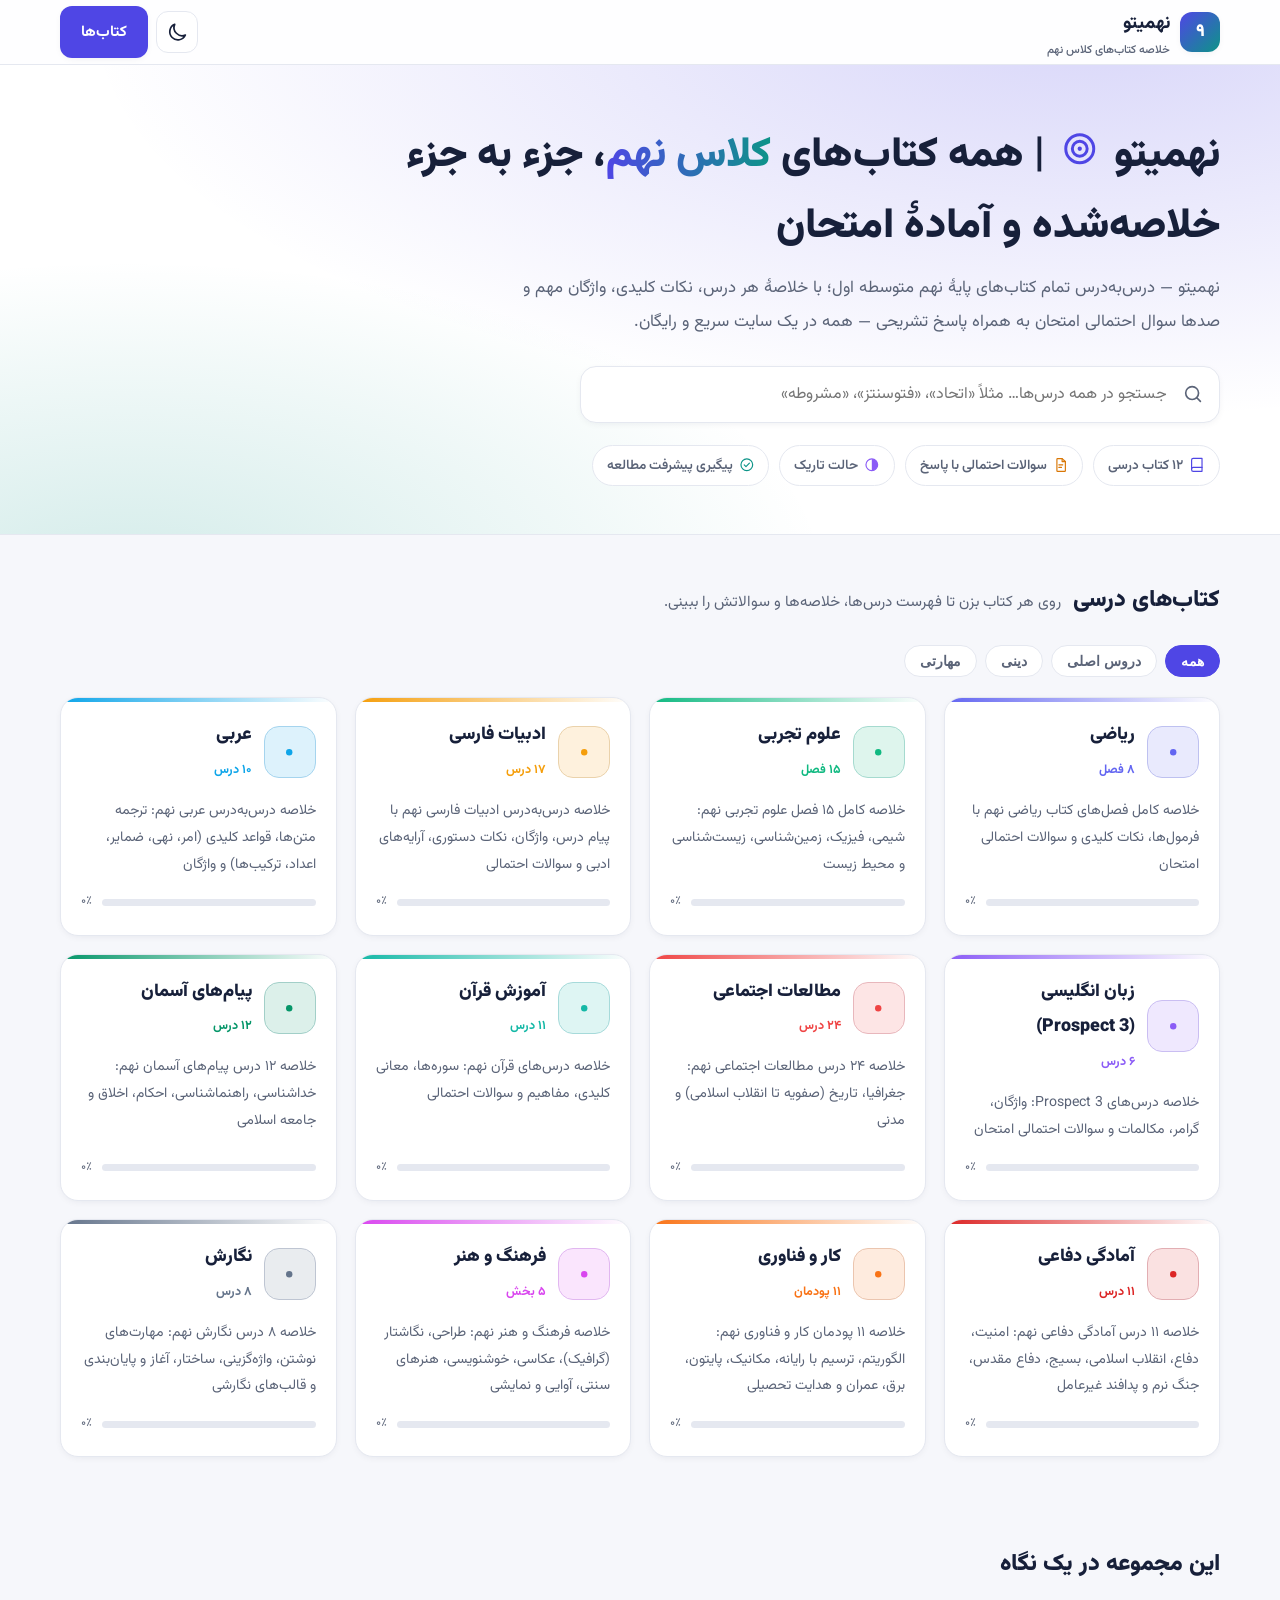
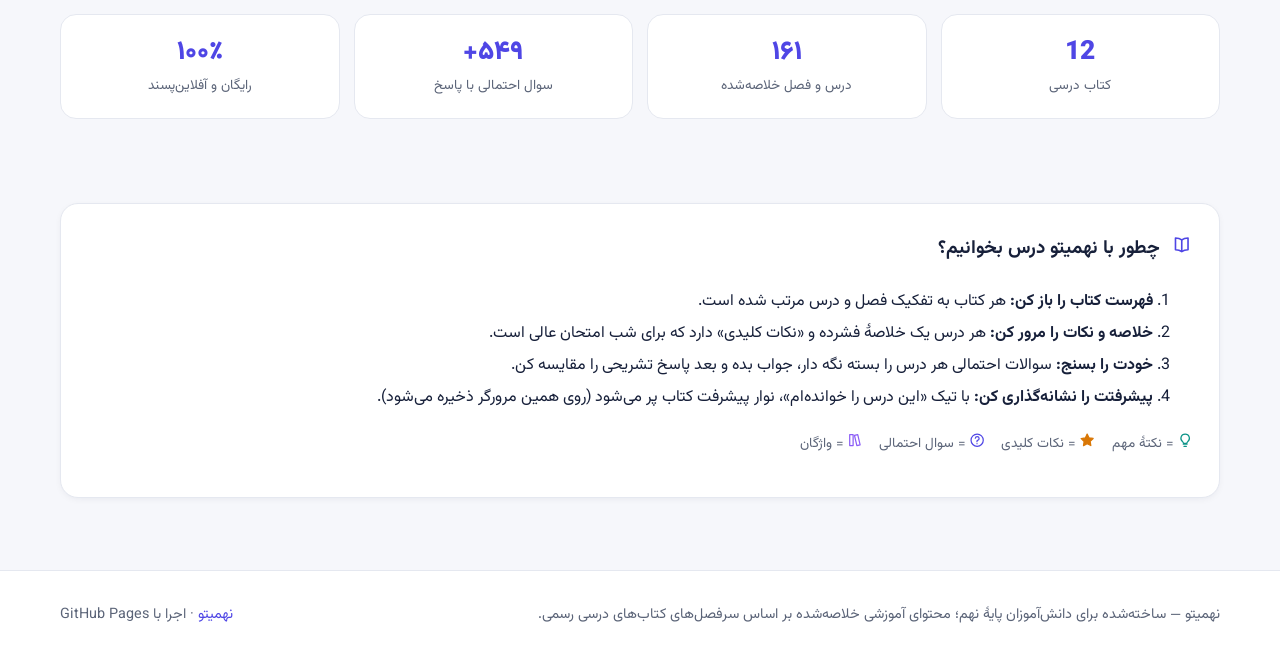
==== commit 3acda3fe: "Replace Android emojis with themed custom SVG icon set Co-authored-by: arena-agent <297053741+arena-" ====
--- a/index.html
+++ b/index.html
@@ -80,7 +80,7 @@
         <span>نهمیتو<small>خلاصه کتاب‌های کلاس نهم</small></span>
       </a>
       <div class="header-actions">
-        <button class="icon-btn" id="themeToggle" type="button" aria-label="تغییر تم">🌙</button>
+        <button class="icon-btn" id="themeToggle" type="button" aria-label="تغییر تم"><span data-icon="moon"></span></button>
         <a class="btn btn-primary" href="#books">کتاب‌ها</a>
       </div>
     </div>
@@ -88,21 +88,21 @@
 
   <section class="hero">
     <div class="hero-inner">
-      <h1>نهمیتو 🎯 | همه کتاب‌های <span class="grad">کلاس نهم</span>، جزء به جزء<br>خلاصه‌شده و آمادهٔ امتحان</h1>
+      <h1>نهمیتو <span class="ico-hero" data-icon="target"></span> | همه کتاب‌های <span class="grad">کلاس نهم</span>، جزء به جزء<br>خلاصه‌شده و آمادهٔ امتحان</h1>
       <p class="lead">
         نهمیتو — درس‌به‌درس تمام کتاب‌های پایهٔ نهم متوسطه اول؛ با خلاصهٔ هر درس، نکات کلیدی،
         واژگان مهم و صدها سوال احتمالی امتحان به همراه پاسخ تشریحی — همه در یک سایت سریع و رایگان.
       </p>
       <div class="search-box">
-        <span class="search-ico">🔍</span>
+        <span class="search-ico" data-icon="search"></span>
         <input type="search" id="globalSearch" placeholder="جستجو در همه درس‌ها… مثلاً «اتحاد»، «فتوسنتز»، «مشروطه»" autocomplete="off">
         <div class="search-results" id="globalSearchResults"></div>
       </div>
       <div class="hero-badges">
-        <span class="badge">📘 ۱۲ کتاب درسی</span>
-        <span class="badge">📝 سوالات احتمالی با پاسخ</span>
-        <span class="badge">🌗 حالت تاریک</span>
-        <span class="badge">✅ پیگیری پیشرفت مطالعه</span>
+        <span class="badge"><span class="ico-primary" data-icon="book"></span> ۱۲ کتاب درسی</span>
+        <span class="badge"><span class="ico-warn" data-icon="doc"></span> سوالات احتمالی با پاسخ</span>
+        <span class="badge"><span class="ico-violet" data-icon="contrast"></span> حالت تاریک</span>
+        <span class="badge"><span class="ico-accent" data-icon="check-circle"></span> پیگیری پیشرفت مطالعه</span>
       </div>
     </div>
   </section>
@@ -123,7 +123,7 @@
 
   <section class="section">
     <div class="about-card">
-      <h3>📖 چطور با نهمیتو درس بخوانیم؟</h3>
+      <h3><span class="ico-primary" data-icon="bookopen"></span> چطور با نهمیتو درس بخوانیم؟</h3>
       <ol>
         <li><b>فهرست کتاب را باز کن:</b> هر کتاب به تفکیک فصل و درس مرتب شده است.</li>
         <li><b>خلاصه و نکات را مرور کن:</b> هر درس یک خلاصهٔ فشرده و «نکات کلیدی» دارد که برای شب امتحان عالی است.</li>
@@ -131,7 +131,7 @@
         <li><b>پیشرفتت را نشانه‌گذاری کن:</b> با تیک «این درس را خوانده‌ام»، نوار پیشرفت کتاب پر می‌شود (روی همین مرورگر ذخیره می‌شود).</li>
       </ol>
       <p class="legend" style="margin-top:14px">
-        <span>💡 = نکتهٔ مهم</span><span>⭐ = نکات کلیدی</span><span>❓ = سوال احتمالی</span><span>📚 = واژگان</span>
+        <span><span class="ico-accent" data-icon="bulb"></span> = نکتهٔ مهم</span><span><span class="ico-warn" data-icon="star"></span> = نکات کلیدی</span><span><span class="ico-primary" data-icon="help"></span> = سوال احتمالی</span><span><span class="ico-violet" data-icon="library"></span> = واژگان</span>
       </p>
     </div>
   </section>
@@ -143,8 +143,9 @@
     </div>
   </footer>
 
-  <button class="back-top" id="backTop" type="button" aria-label="بازگشت به بالا">▲</button>
+  <button class="back-top" id="backTop" type="button" aria-label="بازگشت به بالا"><span data-icon="arrowup"></span></button>
 
+  <script src="assets/js/icons.js"></script>
   <script src="assets/js/meta.js"></script>
   <script src="assets/js/data/math.js"></script>
   <script src="assets/js/data/science.js"></script>
--- a/assets/css/style.css
+++ b/assets/css/style.css
@@ -141,7 +141,8 @@
 .sr-item .t { font-weight: 700; font-size: 0.95rem; }
 .sr-item .s { color: var(--text-soft); font-size: 0.82rem; line-height: 1.8; }
 .sr-item mark { background: color-mix(in srgb, var(--accent) 30%, transparent); color: inherit; border-radius: 4px; padding: 0 2px; }
-.sr-empty { padding: 18px; text-align: center; color: var(--text-soft); }
+.sr-empty { padding: 22px; display: flex; flex-direction: column; align-items: center; gap: 8px; text-align: center; color: var(--text-soft); }
+.sr-empty .ico-lg { width: 2.6em; height: 2.6em; opacity: 0.55; }
 
 /* ===== بخش‌ها ===== */
 .section { max-width: 1200px; margin: 0 auto; padding: 42px 20px; }
@@ -273,7 +274,8 @@
   border: 1px solid color-mix(in srgb, var(--accent) 35%, var(--border));
   border-radius: 12px; padding: 12px 16px; margin: 14px 0; font-size: 0.93rem;
 }
-.lesson-summary .note::before { content: "💡 نکته: "; font-weight: 800; color: var(--accent); }
+.lesson-summary .note-label { color: var(--accent); font-weight: 800; margin-inline-end: 4px; }
+.lesson-summary .note-label .ico { width: 1.1em; height: 1.1em; vertical-align: -0.18em; margin-inline-end: 3px; }
 
 .keypoints {
   margin: 16px 0; padding: 16px 18px; border-radius: 14px;
@@ -284,6 +286,7 @@
 .keypoints ul { margin: 0; padding-inline-start: 1.3em; }
 .keypoints li { margin: 5px 0; font-size: 0.93rem; }
 
+.vocab-h4 { margin: 16px 0 4px; font-size: 1rem; }
 .vocab-table { width: 100%; border-collapse: collapse; margin: 14px 0; font-size: 0.92rem; }
 .vocab-table th, .vocab-table td { border: 1px solid var(--border); padding: 9px 12px; text-align: right; }
 .vocab-table th { background: var(--primary-soft); color: var(--primary); font-size: 0.86rem; }
@@ -367,6 +370,30 @@
   .lesson-card > summary { padding: 15px 14px; }
   .qa-item .answer { padding: 4px 14px 12px; }
 }
+
+/* ===== آیکون‌های SVG (نهمیتو) ===== */
+.ico { display: inline-block; width: 1em; height: 1em; vertical-align: -0.14em; flex: none; }
+.ico-lg { width: 2.6em; height: 2.6em; vertical-align: 0; }
+.ico-primary { color: var(--primary); }
+.ico-accent { color: var(--accent); }
+.ico-warn { color: var(--warn); }
+.ico-violet { color: #8b5cf6; }
+html[data-theme="dark"] .ico-violet { color: #a78bfa; }
+
+.icon-btn .ico { width: 1.35em; height: 1.35em; }
+.search-box .search-ico { width: 1.2em; height: 1.2em; }
+.badge .ico { width: 1.15em; height: 1.15em; }
+.ico-hero { width: 0.95em; height: 0.95em; vertical-align: -0.05em; margin-inline: 0.12em; color: var(--primary); }
+.legend .ico { width: 1.2em; height: 1.2em; }
+.about-card h3 .ico { width: 1.15em; height: 1.15em; margin-inline-end: 6px; }
+.bc-icon .ico { width: 1.55em; height: 1.55em; color: var(--c, var(--primary)); }
+.book-hero .bc-icon .ico { width: 1.75em; height: 1.75em; }
+.chev .ico { width: 1.15em; height: 1.15em; }
+.back-top .ico { width: 1.3em; height: 1.3em; }
+.done .ico { width: 1.05em; height: 1.05em; color: var(--accent); }
+.btn .ico { width: 1.15em; height: 1.15em; vertical-align: -0.18em; margin-inline-end: 6px; }
+.keypoints h4 .ico, .qa-block h4 .ico, .vocab-h4 .ico { width: 1.15em; height: 1.15em; margin-inline-end: 6px; vertical-align: -0.18em; }
+.qa-block h4 .ico { color: var(--primary); }
 
 /* ===== چاپ ===== */
 @media print {
